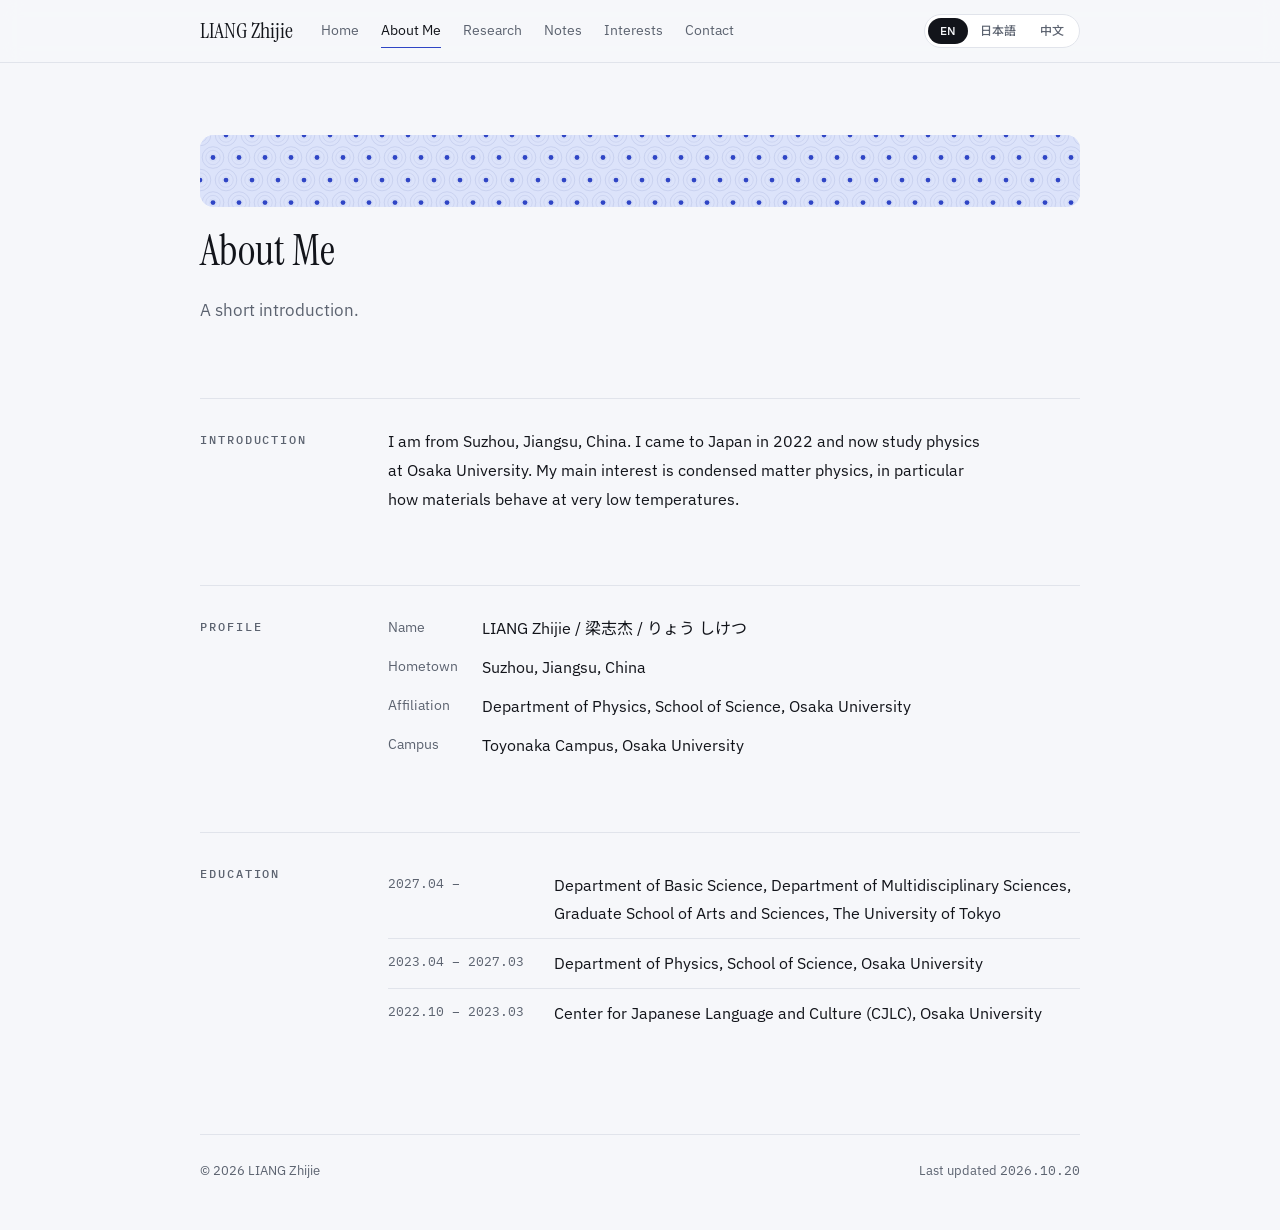
==== about.html @ 00b21ba7 "Add terms for Solid State Physics II and Statistical Mechanics II" ====
<!doctype html>
<html lang="en">
<head>
<meta charset="utf-8">
<meta name="viewport" content="width=device-width, initial-scale=1, viewport-fit=cover">
<meta name="description" content="LIANG Zhijie (梁志杰), Department of Physics, Osaka University">
<title>LIANG Zhijie</title>
<link rel="preconnect" href="https://fonts.googleapis.com">
<link rel="stylesheet" href="https://fonts.googleapis.com/css2?family=Instrument+Serif&family=IBM+Plex+Sans:wght@400;500;600&family=IBM+Plex+Mono:wght@400;500&family=Noto+Sans+JP:wght@400;500;700&family=Noto+Sans+SC:wght@400;500;700&family=Noto+Serif+JP:wght@500;700&family=Noto+Serif+SC:wght@500;700&display=swap">
<link rel="stylesheet" href="style.css?v=f14a0cfb">
</head>
<body data-page="about">
<header class="top">
  <div class="top-in wrap">
    <a class="brand" href="./">LIANG Zhijie</a>
    <nav class="nav" aria-label="Pages">
      <a href="./" data-page="home" data-i="nav_home"></a>
      <a href="about.html" data-page="about" data-i="nav_about"></a>
      <a href="research.html" data-page="research" data-i="nav_research"></a>
      <a href="notes.html" data-page="notes" data-i="nav_notes"></a>
      <a href="interests.html" data-page="interests" data-i="nav_interests"></a>
      <a href="contact.html" data-page="contact" data-i="nav_contact"></a>
    </nav>
    <div class="lang" role="group" aria-label="Language">
      <button type="button" data-lang="en">EN</button>
      <button type="button" data-lang="ja">日本語</button>
      <button type="button" data-lang="zh">中文</button>
    </div>
  </div>
</header>
<main class="page wrap">
  <div class="page-head">
    <canvas class="sc strip" aria-hidden="true"></canvas>
    <h1 class="page-title" data-i="t_about"></h1>
    <p class="lead" data-i="lead_about"></p>
  </div>
  <section><h2 data-i="h_intro"></h2><div class="sec-body"><p data-i="about_bio"></p></div></section>
  <section><h2 data-i="h_profile"></h2><div class="sec-body"><dl class="kv">
    <dt data-i="l_name"></dt><dd id="nameRows"></dd>
    <dt data-i="l_from"></dt><dd data-i="from"></dd>
    <dt data-i="l_aff"></dt><dd data-i="aff"></dd>
    <dt data-i="l_campus"></dt><dd data-i="campus"></dd>
  </dl></div></section>
  <section><h2 data-i="h_edu"></h2><div class="sec-body"><ul class="news edu" id="eduList"></ul></div></section>
</main>
<footer class="wrap"><span>© 2026 <span data-i="name"></span></span><span><span data-i="updated"></span> <time>2026.10.20</time></span></footer>
<script src="site.js?v=831c1104"></script>
</body>
</html>
---- style.css ----
/* 布局：学术主页式多页面。首页主视觉为迈斯纳效应示意图，子页标题条为阿布里科索夫磁通涡旋晶格。 */
:root{
  --bg:#F6F7FA; --surface:#FFFFFF; --fg:#12141A; --muted:#5C6370; --line:#E1E4EB;
  --accent:#2F45C5; --accent-soft:#ECEFFC;
  --tile-a:#2F45C5; --tile-b:#DCE3FA; --tile-edge:#FFFFFF; --field:#8A97C9;
  --serif-latin:"Instrument Serif",Georgia,serif;
  --sans:"IBM Plex Sans","Noto Sans SC","Noto Sans JP",system-ui,sans-serif;
  --mono:"IBM Plex Mono",ui-monospace,Menlo,monospace;
  --cjk-sans:"Noto Sans SC"; --cjk-serif:"Noto Serif SC";
}
@media (prefers-color-scheme:dark){:root:not([data-theme="light"]){
  --bg:#0C0E13; --surface:#141720; --fg:#E8EAF0; --muted:#979EAC; --line:#242935;
  --accent:#93A5FF; --accent-soft:#1A2042;
  --tile-a:#4459E0; --tile-b:#161C38; --tile-edge:#0C0E13; --field:#5D6AA8; color-scheme:dark}}
:root[data-theme="dark"]{
  --bg:#0C0E13; --surface:#141720; --fg:#E8EAF0; --muted:#979EAC; --line:#242935;
  --accent:#93A5FF; --accent-soft:#1A2042;
  --tile-a:#4459E0; --tile-b:#161C38; --tile-edge:#0C0E13; --field:#5D6AA8; color-scheme:dark}
:root:lang(ja){--cjk-sans:"Noto Sans JP";--cjk-serif:"Noto Serif JP"}

*,*::before,*::after{box-sizing:border-box}
html{-webkit-text-size-adjust:100%}
body{margin:0;background:var(--bg);color:var(--fg);font-size:16px;line-height:1.8;
  font-family:"IBM Plex Sans",var(--cjk-sans),system-ui,sans-serif;-webkit-font-smoothing:antialiased;
  padding-left:max(20px,env(safe-area-inset-left,0px));padding-right:max(20px,env(safe-area-inset-right,0px))}
body::before{content:"";position:fixed;inset:0 0 auto;height:env(safe-area-inset-top,0px);z-index:10;background:var(--bg)}
a{color:var(--accent);text-underline-offset:3px;text-decoration-thickness:1px}
a:focus-visible,button:focus-visible{outline:2px solid var(--accent);outline-offset:3px;border-radius:4px}
.wrap{max-width:880px;margin:0 auto}

/* 顶栏 */
.top{position:sticky;top:env(safe-area-inset-top,0px);z-index:5;background:color-mix(in srgb,var(--bg) 88%,transparent);
  -webkit-backdrop-filter:blur(10px);backdrop-filter:blur(10px);border-bottom:1px solid var(--line);
  margin-left:calc(-1 * max(20px,env(safe-area-inset-left,0px)));margin-right:calc(-1 * max(20px,env(safe-area-inset-right,0px)));
  padding-left:max(20px,env(safe-area-inset-left,0px));padding-right:max(20px,env(safe-area-inset-right,0px))}
.top-in{display:flex;align-items:center;gap:10px 28px;padding-block:14px;flex-wrap:wrap}
.brand{font-family:var(--serif-latin);font-size:22px;line-height:1;color:var(--fg);text-decoration:none;white-space:nowrap}
.nav{display:flex;flex-wrap:wrap;gap:4px 22px;font-size:14px;margin-right:auto}
.nav a{color:var(--muted);text-decoration:none;padding-block:4px;border-bottom:1.5px solid transparent;transition:color .15s}
.nav a:hover{color:var(--fg)}
.nav a[aria-current="page"]{color:var(--fg);border-bottom-color:var(--accent)}
.lang{display:inline-flex;border:1px solid var(--line);border-radius:999px;padding:3px;background:var(--surface)}
.lang button{font:500 12px/1 var(--sans);background:none;border:0;color:var(--muted);padding:7px 12px;border-radius:999px;cursor:pointer;transition:background .15s,color .15s}
.lang button[aria-pressed="true"]{background:var(--fg);color:var(--bg)}
@media (max-width:640px){.brand{display:none}.nav{gap:2px 16px;order:2;width:100%}.lang{margin-left:auto}}

.page{padding-block:72px 96px;display:flex;flex-direction:column;gap:72px}
@media (max-width:640px){.page{padding-block:40px 64px;gap:48px}}

/* 首页主视觉 */
.hero{display:grid;grid-template-columns:minmax(0,1fr) 280px;gap:56px;align-items:center}
@media (max-width:720px){.hero{grid-template-columns:minmax(0,1fr);gap:28px}.hero .tile-card{order:-1;width:min(100%,280px)}}
.hero-text{min-width:0;display:flex;flex-direction:column;gap:18px}
.eyebrow{font:500 12px/1 var(--mono);letter-spacing:.16em;text-transform:uppercase;color:var(--accent)}
.name{margin:0;font-weight:700;font-size:clamp(34px,5vw,48px);line-height:1.15;letter-spacing:.01em;font-family:var(--cjk-serif),serif;text-wrap:balance}
:root:lang(en) .name{font-family:var(--serif-latin);font-weight:400;letter-spacing:-.01em}
.alt-names{font-family:var(--mono);font-size:13px;color:var(--muted);display:flex;flex-wrap:wrap;gap:4px 16px}
.alt-names span+span::before{content:"/";margin-right:16px;color:var(--line)}
.lead{margin:0;font-size:17px;max-width:34em;color:var(--fg)}
.actions{display:flex;flex-wrap:wrap;gap:10px;margin-top:4px}
.btn{display:inline-flex;align-items:center;gap:8px;font-size:14px;font-weight:500;padding:9px 16px;border-radius:8px;text-decoration:none;border:1px solid var(--line);color:var(--fg);background:var(--surface);transition:border-color .15s,background .15s}
.btn:hover{border-color:var(--fg)}
.btn.primary{background:var(--fg);color:var(--bg);border-color:var(--fg)}
.btn.primary:hover{background:var(--accent);border-color:var(--accent)}

.tile-card{margin:0;width:100%;max-width:100%;display:flex;flex-direction:column;gap:10px}
.tile-card canvas{display:block;width:100%;aspect-ratio:4/3;max-width:100%;border-radius:18px;background:var(--surface);border:1px solid var(--line)}
.tile-card figcaption{font:12px/1.4 var(--mono);color:var(--muted)}

/* 子页标题 */
.page-head{display:flex;flex-direction:column;gap:20px}
.strip{display:block;width:100%;height:72px;border-radius:14px;background:var(--tile-b)}
.page-title{margin:0;font-weight:700;font-size:clamp(30px,4.5vw,42px);line-height:1.15;font-family:var(--cjk-serif),serif}
:root:lang(en) .page-title{font-family:var(--serif-latin);font-weight:400}
.page-head .lead{color:var(--muted)}

/* 版块 */
section{display:grid;grid-template-columns:160px minmax(0,1fr);gap:28px;padding-top:28px;border-top:1px solid var(--line)}
@media (max-width:640px){section{grid-template-columns:minmax(0,1fr);gap:12px;padding-top:20px}}
h2{margin:0;font:500 12px/2.2 var(--mono);letter-spacing:.16em;text-transform:uppercase;color:var(--muted)}
:root:lang(zh) h2,:root:lang(ja) h2{font-family:var(--cjk-sans),sans-serif;font-size:14px;letter-spacing:.12em}
.sec-body{min-width:0;display:flex;flex-direction:column;gap:16px}
.sec-body p{margin:0;max-width:38em}
.more{font-size:14px;text-decoration:none;align-self:flex-start}
.more:hover{text-decoration:underline}

.keywords{display:flex;flex-wrap:wrap;gap:8px;list-style:none;margin:0;padding:0}
.keywords li{font-size:14px;color:var(--accent);background:var(--accent-soft);padding:5px 14px;border-radius:999px}

/* 卡片：研究方向 / 兴趣 */
.cards{display:grid;grid-template-columns:repeat(auto-fit,minmax(220px,1fr));gap:14px;list-style:none;margin:0;padding:0}
.cards li{background:var(--surface);border:1px solid var(--line);border-radius:14px;padding:20px 20px 22px;display:flex;flex-direction:column;gap:8px;min-width:0}
.cards .tag{font:500 12px/1 var(--mono);color:var(--accent);letter-spacing:.04em;align-self:flex-start;background:var(--accent-soft);padding:5px 8px;border-radius:5px}
.cards h3{margin:6px 0 0;font-size:19px;line-height:1.35;font-weight:600}
.cards p{margin:0;color:var(--muted);font-size:15px;line-height:1.7}

.news{list-style:none;margin:0;padding:0;display:flex;flex-direction:column}
.news li{display:grid;grid-template-columns:104px minmax(0,1fr);gap:16px;padding-block:10px}
.news li+li{border-top:1px solid var(--line)}
.news time{font:13px/1.95 var(--mono);color:var(--muted);font-variant-numeric:tabular-nums}

.kv{display:grid;grid-template-columns:auto minmax(0,1fr);gap:10px 24px;margin:0}
.kv dt{color:var(--muted);font-size:14px;padding-top:1px}
.kv dd{margin:0;min-width:0;overflow-wrap:anywhere}
.mail{font-family:var(--mono);font-size:15px}
.copy{margin-left:10px;font:12px var(--sans);border:1px solid var(--line);background:var(--surface);color:var(--muted);
  border-radius:999px;padding:2px 10px;cursor:pointer;vertical-align:1px}
.copy:hover{color:var(--accent);border-color:var(--accent)}

footer{padding-block:24px 48px;border-top:1px solid var(--line);font-size:13px;color:var(--muted);
  display:flex;flex-wrap:wrap;justify-content:space-between;gap:4px 16px}
footer time{font-family:var(--mono)}

/* 讲义笔记 */
.notes{list-style:none;margin:0;padding:0;display:flex;flex-direction:column}
.notes li{display:grid;grid-template-columns:110px minmax(0,1fr) auto;gap:6px 20px;align-items:baseline;padding-block:16px;border-top:1px solid var(--line)}
.notes li:last-child{border-bottom:1px solid var(--line)}
.notes .term{font:13px var(--mono);color:var(--muted)}
.notes .nt{font-weight:600;min-width:0}
.notes .nc{display:block;font-weight:400;font-size:14px;color:var(--muted)}
.notes a.pdf{font:500 13px var(--mono);text-decoration:none;border:1px solid var(--line);border-radius:6px;padding:4px 10px;white-space:nowrap}
.notes a.pdf:hover{border-color:var(--accent)}
@media (max-width:560px){.notes li{grid-template-columns:minmax(0,1fr) auto}.notes .term{grid-column:1/-1}}
.empty{border:1px dashed var(--line);border-radius:14px;padding:28px 24px;color:var(--muted);display:flex;flex-direction:column;gap:6px}
.empty strong{color:var(--fg);font-weight:600}

/* 兴趣卡片可点击 */
.cards a.card-link{display:flex;flex-direction:column;gap:8px;color:inherit;text-decoration:none;height:100%}
.cards li:has(a.card-link){padding:0;transition:border-color .15s,transform .15s}
.cards li:has(a.card-link) a.card-link{padding:20px 20px 22px}
.cards li:has(a.card-link):hover{border-color:var(--accent)}
.cards .go{margin-top:auto;padding-top:6px;font-size:14px;color:var(--accent)}

/* 相册 */
.albums{display:flex;flex-wrap:wrap;gap:8px}
.albums a{font-size:14px;text-decoration:none;color:var(--muted);border:1px solid var(--line);background:var(--surface);padding:6px 14px;border-radius:999px}
.albums a[aria-current="true"]{color:var(--bg);background:var(--fg);border-color:var(--fg)}
.back{font-size:14px;text-decoration:none;align-self:flex-start}
.gallery{display:grid;grid-template-columns:repeat(auto-fill,minmax(220px,1fr));gap:10px;list-style:none;margin:0;padding:0}
.gallery button{display:block;width:100%;padding:0;border:0;background:var(--tile-b);border-radius:10px;overflow:hidden;cursor:zoom-in;aspect-ratio:4/3}
.gallery img{display:block;width:100%;height:100%;object-fit:cover;transition:transform .3s}
.gallery button:hover img{transform:scale(1.03)}
.gallery figcaption{font-size:13px;color:var(--muted);padding-top:6px}
.gallery figure{margin:0}
.slots{display:grid;grid-template-columns:repeat(3,minmax(0,1fr));gap:10px}
.slots span{aspect-ratio:4/3;border-radius:10px;border:1px dashed var(--line)}
.lightbox{position:fixed;inset:0;z-index:20;background:rgba(8,10,14,.92);display:flex;flex-direction:column;align-items:center;justify-content:center;gap:12px;
  padding:max(56px,env(safe-area-inset-top,0px)) max(16px,env(safe-area-inset-right,0px)) max(24px,env(safe-area-inset-bottom,0px)) max(16px,env(safe-area-inset-left,0px))}
.lightbox img{max-width:100%;max-height:78vh;border-radius:6px;object-fit:contain}
.lightbox p{margin:0;color:#D5D9E3;font-size:14px;text-align:center}
.lightbox button{position:absolute;background:rgba(255,255,255,.1);color:#fff;border:0;border-radius:999px;width:44px;height:44px;font-size:20px;cursor:pointer}
.lb-close{top:max(12px,env(safe-area-inset-top,0px));right:max(12px,env(safe-area-inset-right,0px))}
.lb-prev{left:max(12px,env(safe-area-inset-left,0px));top:50%}
.lb-next{right:max(12px,env(safe-area-inset-right,0px));top:50%}

@media (prefers-reduced-motion:no-preference){
  .hero-text>*,.tile-card,.page-head>*{animation:rise .6s cubic-bezier(.2,.7,.2,1) both}
  .hero-text>*:nth-child(2){animation-delay:.05s}.hero-text>*:nth-child(3){animation-delay:.1s}
  .hero-text>*:nth-child(4){animation-delay:.15s}.hero-text>*:nth-child(5){animation-delay:.2s}
  .tile-card{animation-delay:.1s}
}
@keyframes rise{from{transform:translateY(8px)}to{transform:none}}
.lightbox[hidden]{display:none}
#hobbies{grid-template-columns:repeat(2,minmax(0,1fr))}
@media (max-width:560px){#hobbies{grid-template-columns:minmax(0,1fr)}}
#gallery{display:flex;flex-direction:column;gap:10px}
.edu li{grid-template-columns:150px minmax(0,1fr)}
@media (max-width:560px){.edu li{grid-template-columns:minmax(0,1fr);gap:0}}

/* 相册合集 */
#photoHead{display:flex;flex-direction:column;gap:14px}
.coll-meta{margin:0;display:flex;flex-wrap:wrap;gap:4px 0;font:13px/1.6 var(--mono);color:var(--muted)}
.coll-meta span+span::before{content:"·";margin:0 10px;color:var(--line)}
.collections{list-style:none;margin:0;padding:0;display:grid;grid-template-columns:repeat(auto-fill,minmax(300px,1fr));gap:16px}
.collections a{position:relative;display:block;aspect-ratio:3/2;max-width:100%;border-radius:16px;overflow:hidden;background:var(--tile-b);color:#fff;text-decoration:none}
.collections img{display:block;width:100%;height:100%;object-fit:cover;transition:transform .5s cubic-bezier(.2,.7,.2,1)}
.collections a:hover img{transform:scale(1.04)}
.collections .info{position:absolute;inset:auto 0 0 0;padding:48px 18px 16px;display:flex;flex-direction:column;gap:2px;
  background:linear-gradient(to top,rgba(6,8,12,.85),rgba(6,8,12,0))}
.collections .t{font-size:18px;font-weight:600;line-height:1.35}
.collections .m{font:12px var(--mono);color:rgba(255,255,255,.75)}
#gallery figure{margin:0;display:flex;flex-direction:column;gap:8px}
#gallery figure button{display:block;width:100%;padding:0;border:0;background:var(--tile-b);border-radius:12px;overflow:hidden;cursor:zoom-in}
#gallery figure img{display:block;width:100%;height:auto;transition:transform .5s cubic-bezier(.2,.7,.2,1)}
#gallery figure button:hover img{transform:scale(1.025)}
#gallery figcaption{font-size:13px;color:var(--muted);display:flex;gap:10px;align-items:baseline}
#gallery figcaption .num{font:12px var(--mono);color:var(--accent)}
.lead-photo button{border-radius:18px!important}
.masonry{columns:2 300px;column-gap:16px;margin-top:8px}
.masonry figure{break-inside:avoid;margin:0 0 20px!important}
.lightbox p{font-family:var(--mono);white-space:pre}

/* 笔记列表（带状态） */
.notes li{grid-template-columns:auto minmax(0,1fr) auto;align-items:start}
.notes .nt{display:flex;flex-direction:column;gap:2px;font-size:17px}
.notes .nm{font:12px/1.6 var(--mono);color:var(--muted);font-weight:400;margin-top:4px}
.nstatus{font:500 12px/1 var(--sans);padding:5px 9px;border-radius:999px;white-space:nowrap;margin-top:3px}
.nstatus.draft{color:#9A5B00;background:#FFF1D6}
.nstatus.done{color:#1D6B3F;background:#DDF3E6}
@media (prefers-color-scheme:dark){:root:not([data-theme="light"]) .nstatus.draft{color:#FFC76B;background:#3A2A0C}:root:not([data-theme="light"]) .nstatus.done{color:#7FD9A5;background:#123222}}
:root[data-theme="dark"] .nstatus.draft{color:#FFC76B;background:#3A2A0C}
:root[data-theme="dark"] .nstatus.done{color:#7FD9A5;background:#123222}
@media (max-width:560px){.notes li{grid-template-columns:minmax(0,1fr) auto}.notes .nstatus{grid-column:1/-1;justify-self:start}}
#notes{display:flex;flex-direction:column;gap:48px}
.group-lead{color:var(--muted);font-size:14px}
.nstatus.course{color:var(--accent);background:var(--accent-soft)}
.notes li{grid-template-columns:104px minmax(0,1fr) auto}
.notes .nstatus{justify-self:start}
@media (max-width:560px){.notes li{grid-template-columns:minmax(0,1fr) auto}}
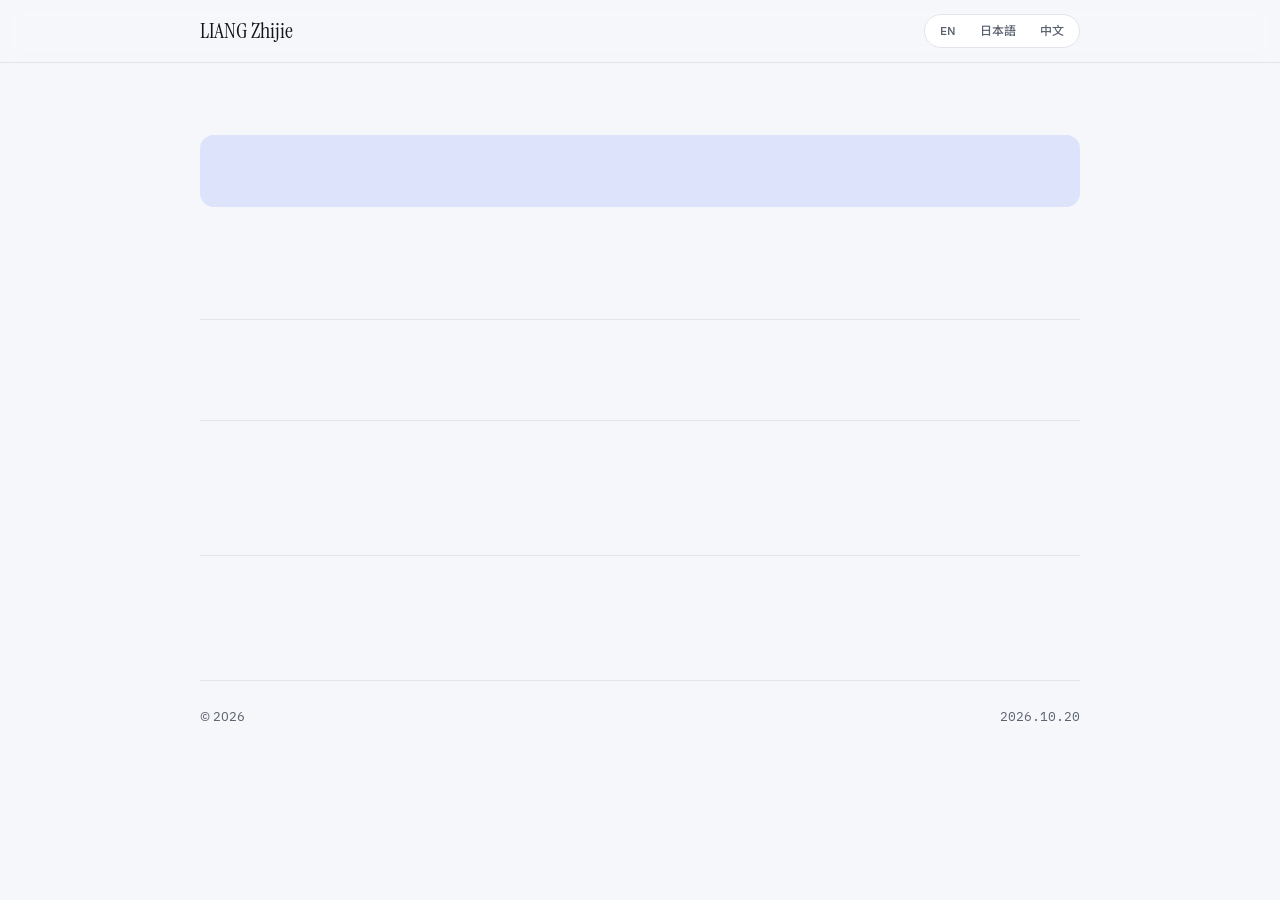
==== commit b6702545: "Mark semiconductor notes as Japanese" ====
--- a/about.html
+++ b/about.html
@@ -44,6 +44,6 @@
   <section><h2 data-i="h_edu"></h2><div class="sec-body"><ul class="news edu" id="eduList"></ul></div></section>
 </main>
 <footer class="wrap"><span>© 2026 <span data-i="name"></span></span><span><span data-i="updated"></span> <time>2026.10.20</time></span></footer>
-<script src="site.js?v=831c1104"></script>
+<script src="site.js?v=d21452b5"></script>
 </body>
 </html>
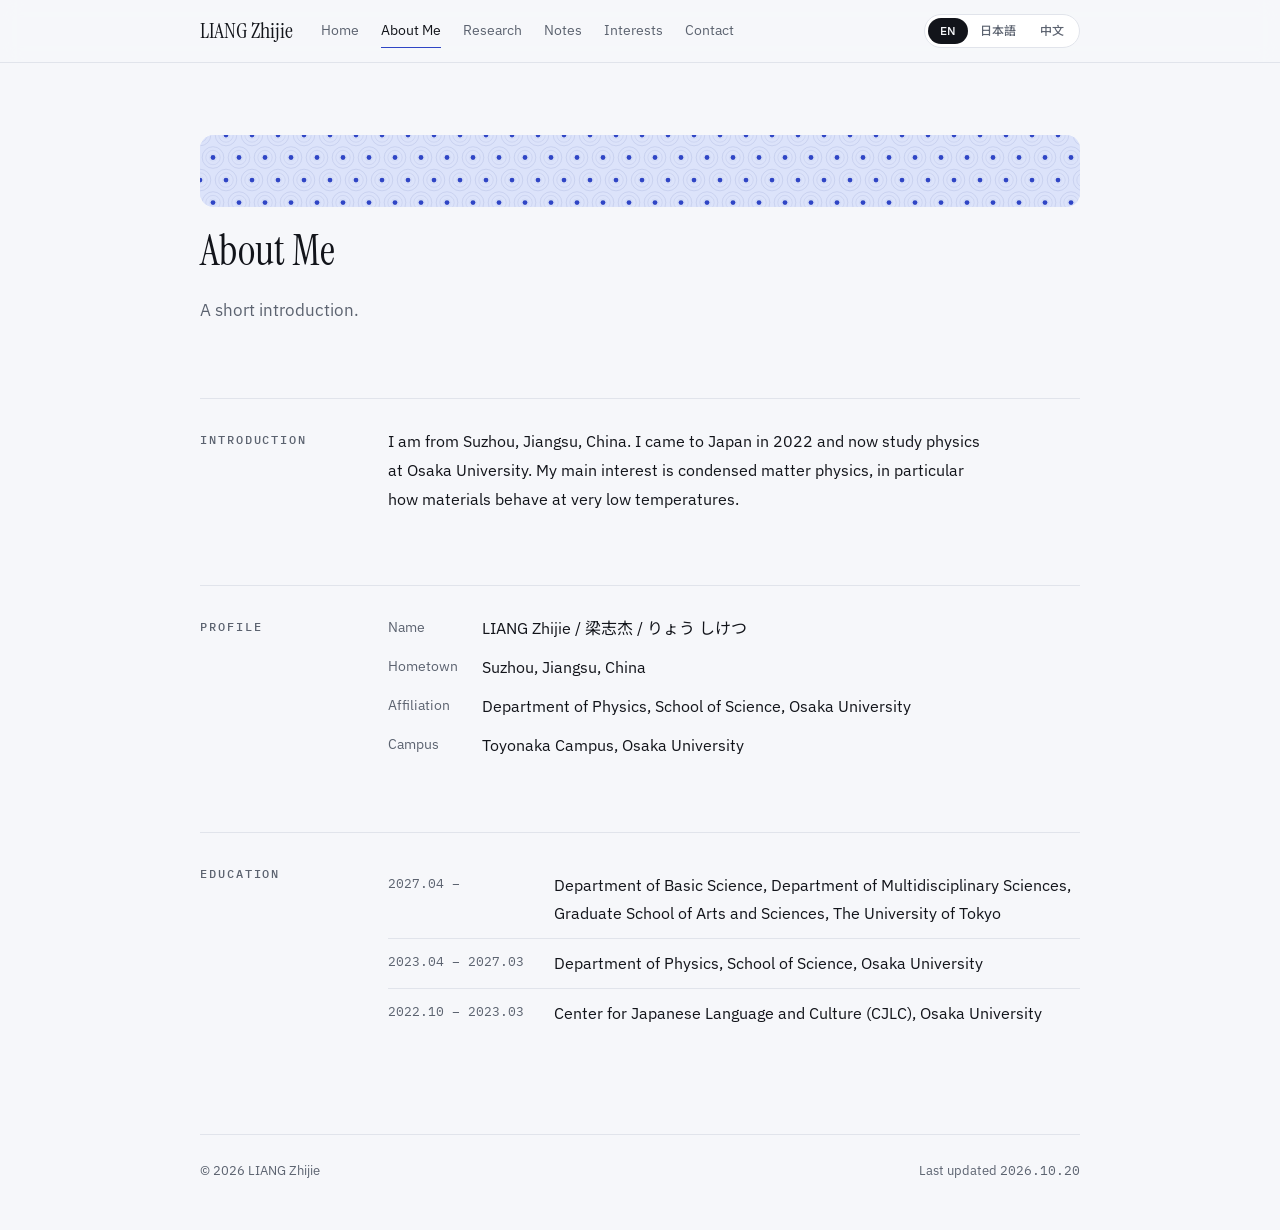
==== commit 134b77df: "Fix syntax error in site.js" ====
--- a/about.html
+++ b/about.html
@@ -44,6 +44,6 @@
   <section><h2 data-i="h_edu"></h2><div class="sec-body"><ul class="news edu" id="eduList"></ul></div></section>
 </main>
 <footer class="wrap"><span>© 2026 <span data-i="name"></span></span><span><span data-i="updated"></span> <time>2026.10.20</time></span></footer>
-<script src="site.js?v=d21452b5"></script>
+<script src="site.js?v=c3fbdc4a"></script>
 </body>
 </html>
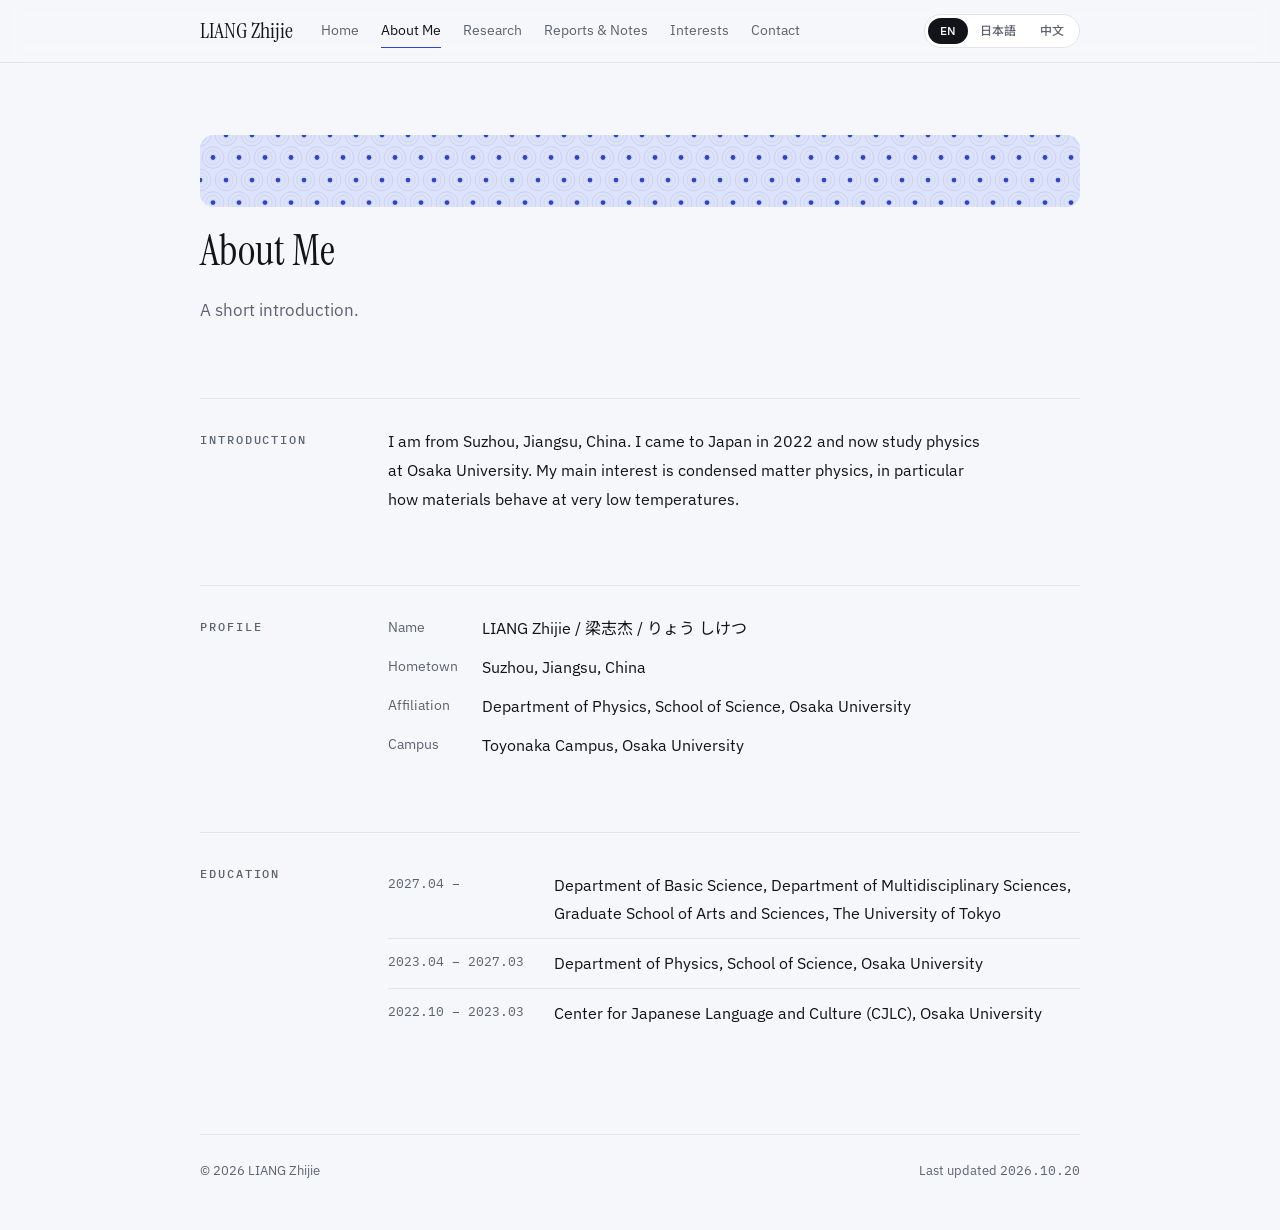
==== commit 6a4d079c: "Add Fukushima report; rename Notes to Reports, Articles and Notes" ====
--- a/about.html
+++ b/about.html
@@ -7,7 +7,7 @@
 <title>LIANG Zhijie</title>
 <link rel="preconnect" href="https://fonts.googleapis.com">
 <link rel="stylesheet" href="https://fonts.googleapis.com/css2?family=Instrument+Serif&family=IBM+Plex+Sans:wght@400;500;600&family=IBM+Plex+Mono:wght@400;500&family=Noto+Sans+JP:wght@400;500;700&family=Noto+Sans+SC:wght@400;500;700&family=Noto+Serif+JP:wght@500;700&family=Noto+Serif+SC:wght@500;700&display=swap">
-<link rel="stylesheet" href="style.css?v=f14a0cfb">
+<link rel="stylesheet" href="style.css?v=3d787476">
 </head>
 <body data-page="about">
 <header class="top">
@@ -44,6 +44,6 @@
   <section><h2 data-i="h_edu"></h2><div class="sec-body"><ul class="news edu" id="eduList"></ul></div></section>
 </main>
 <footer class="wrap"><span>© 2026 <span data-i="name"></span></span><span><span data-i="updated"></span> <time>2026.10.20</time></span></footer>
-<script src="site.js?v=c3fbdc4a"></script>
+<script src="site.js?v=78d135d6"></script>
 </body>
 </html>
--- a/style.css
+++ b/style.css
@@ -207,3 +207,37 @@
 .notes li{grid-template-columns:104px minmax(0,1fr) auto}
 .notes .nstatus{justify-self:start}
 @media (max-width:560px){.notes li{grid-template-columns:minmax(0,1fr) auto}}
+.mails{list-style:none;margin:0;padding:0;display:flex;flex-direction:column;gap:6px}
+.mails li{display:flex;flex-wrap:wrap;align-items:center;gap:4px 10px;min-width:0}
+.mail-tag{font:500 11px/1 var(--sans);color:var(--muted);border:1px solid var(--line);border-radius:4px;padding:3px 6px;min-width:52px;text-align:center}
+.mails .mail{overflow-wrap:anywhere;min-width:0}
+.mails .copy{margin-left:0}
+.mails{gap:12px}
+
+/* 合集封面 + 按时间排列的照片 */
+.coll-hero{position:relative;margin-top:4px;border-radius:20px;overflow:hidden;background:var(--tile-b);aspect-ratio:21/9;max-width:100%}
+.coll-hero img{display:block;width:100%;height:100%;object-fit:cover}
+.coll-hero-text{position:absolute;inset:auto 0 0 0;padding:72px 28px 24px;display:flex;flex-direction:column;gap:8px;color:#fff;
+  background:linear-gradient(to top,rgba(6,8,12,.82),rgba(6,8,12,0))}
+.coll-hero-text .eyebrow{color:rgba(255,255,255,.8)}
+.coll-hero-text .page-title{color:#fff}
+.coll-hero-text .coll-meta{color:rgba(255,255,255,.78)}
+.coll-hero-text .coll-meta span+span::before{color:rgba(255,255,255,.4)}
+@media (max-width:640px){.coll-hero{aspect-ratio:4/3}.coll-hero-text{padding:56px 18px 16px}}
+#gallery{gap:44px!important}
+.day{display:flex;flex-direction:column;gap:14px}
+.day-head{display:flex;align-items:baseline;flex-wrap:wrap;gap:4px 14px;padding-bottom:10px;border-bottom:1px solid var(--line)}
+.day-date{font:500 22px/1 var(--mono);color:var(--accent);font-variant-numeric:tabular-nums}
+.day-name{font-weight:600}
+.day-count{font:12px var(--mono);color:var(--muted);margin-left:auto}
+.jgrid{display:flex;flex-wrap:wrap;gap:8px}
+.jgrid figure{flex-grow:var(--r);flex-basis:calc(var(--r) * 200px);min-width:0;margin:0!important;gap:6px!important}
+.jgrid figure button{aspect-ratio:var(--r);border-radius:8px!important}
+.jgrid figure img{height:100%!important;object-fit:cover}
+.jgrid .jfill{flex-grow:10;flex-basis:0}
+@media (max-width:640px){.jgrid figure{flex-basis:calc(var(--r) * 130px)}}
+.jgrid{gap:6px}
+.jgrid figure{flex-basis:calc(var(--r) * 140px)}
+.jgrid figcaption{font-size:12px!important;white-space:nowrap;overflow:hidden;text-overflow:ellipsis}
+@media (max-width:640px){.jgrid figure{flex-basis:calc(var(--r) * 82px)}.jgrid{gap:4px}}
+.coll-hero img{object-position:center 60%}
